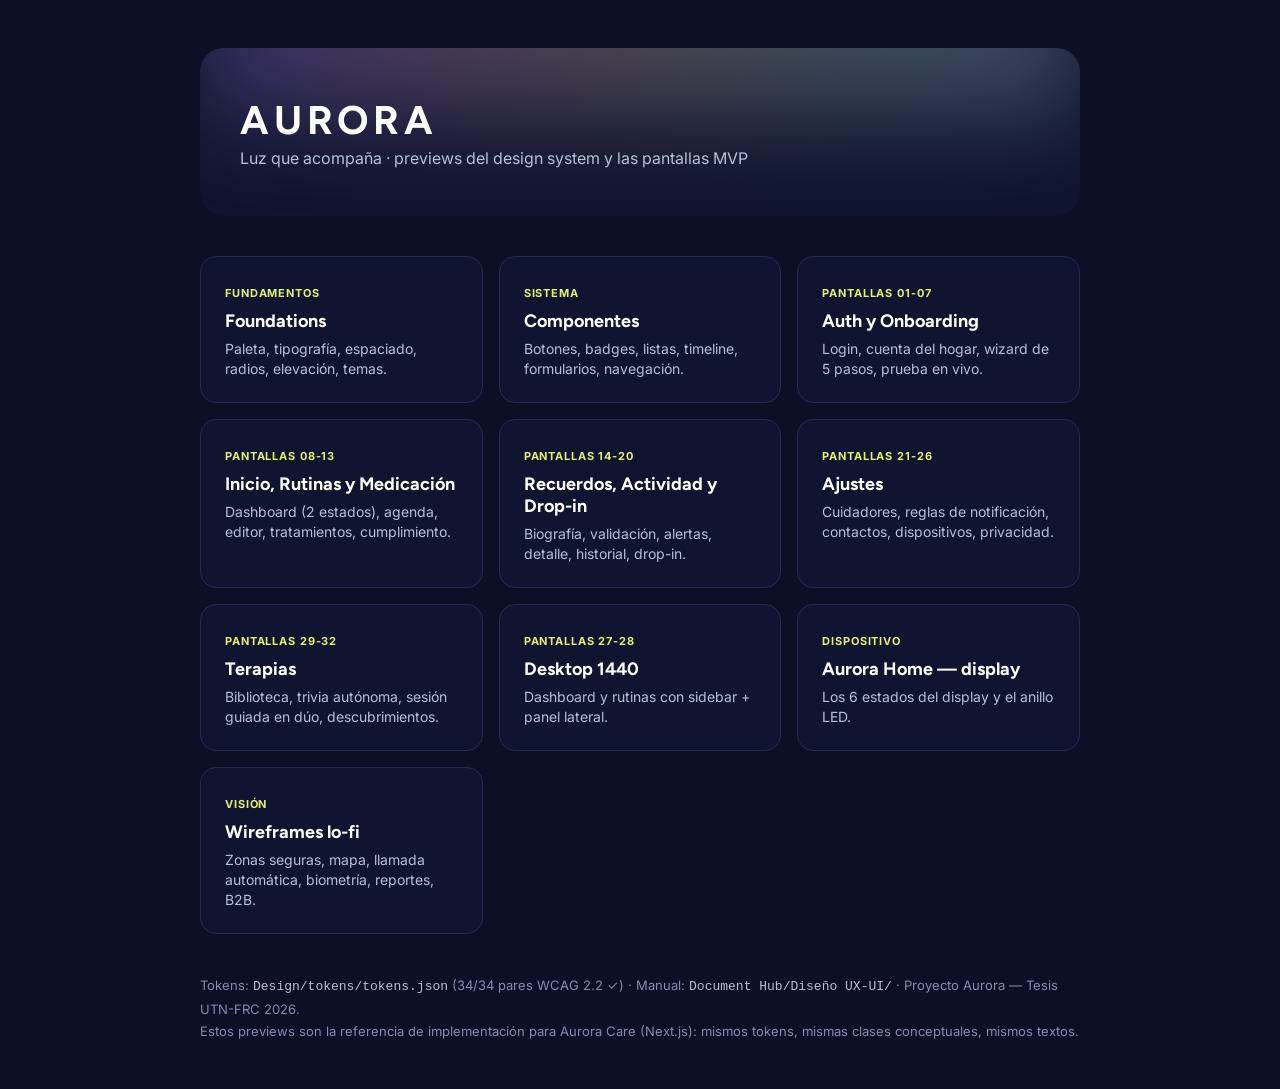
==== Design/previews/index.html @ 07f889fd "feat: add uiux components, design, previews, prototypes, etc" ====
<!DOCTYPE html>
<html lang="es-AR">
<head>
<meta charset="UTF-8"><meta name="viewport" content="width=device-width, initial-scale=1.0">
<title>Aurora — Design Previews</title>
<link rel="preconnect" href="https://fonts.googleapis.com"><link rel="preconnect" href="https://fonts.gstatic.com" crossorigin>
<link href="https://fonts.googleapis.com/css2?family=Figtree:wght@300..900&family=Inter:wght@100..900&display=swap" rel="stylesheet">
<link rel="stylesheet" href="../tokens/tokens.css">
<style>
  * { margin:0; padding:0; box-sizing:border-box; }
  body { font-family: var(--font-body); background: var(--neutral-850); color:#fff; min-height:100vh; padding: 48px 24px; }
  .wrap { max-width: 880px; margin: 0 auto; }
  .hero { position:relative; overflow:hidden; border-radius: 24px; padding: 48px 40px; background: var(--neutral-800); margin-bottom: 40px; }
  .hero::before { content:''; position:absolute; inset:0; background: linear-gradient(90deg, var(--violet-300), var(--pink), var(--peach), var(--mint), var(--sky)); opacity:.25; filter: blur(48px); transform: translateY(-60%); }
  .hero > * { position:relative; }
  h1 { font-family: var(--font-heading); letter-spacing:.12em; font-size: 40px; }
  .tag { color: var(--neutral-300); margin-top: 4px; }
  .grid { display:grid; grid-template-columns: repeat(auto-fill, minmax(260px, 1fr)); gap: 16px; }
  a.card { display:block; background: var(--neutral-800); border:1px solid var(--neutral-700); border-radius:16px; padding: 24px; text-decoration:none; color:#fff; transition: transform .16s ease, border-color .16s ease; }
  a.card:hover { transform: translateY(-2px); border-color: var(--violet-300); }
  a.card b { font-family: var(--font-heading); font-size: 18px; display:block; margin-bottom: 6px; }
  a.card span { color: var(--neutral-300); font-size: 14px; }
  a.card .n { display:inline-block; font-size: 11px; font-weight:700; letter-spacing:.08em; color: var(--lime-300); margin-bottom: 10px; }
  .foot { margin-top: 40px; color: var(--neutral-400); font-size: 13px; line-height: 1.7; }
  .foot code { color: var(--neutral-300); }
</style>
</head>
<body>
<div class="wrap">
  <div class="hero">
    <h1>AURORA</h1>
    <div class="tag">Luz que acompaña · previews del design system y las pantallas MVP</div>
  </div>
  <div class="grid">
    <a class="card" href="foundations.html"><span class="n">FUNDAMENTOS</span><b>Foundations</b><span>Paleta, tipografía, espaciado, radios, elevación, temas.</span></a>
    <a class="card" href="components.html"><span class="n">SISTEMA</span><b>Componentes</b><span>Botones, badges, listas, timeline, formularios, navegación.</span></a>
    <a class="card" href="screens-01-auth-onboarding.html"><span class="n">PANTALLAS 01-07</span><b>Auth y Onboarding</b><span>Login, cuenta del hogar, wizard de 5 pasos, prueba en vivo.</span></a>
    <a class="card" href="screens-02-core.html"><span class="n">PANTALLAS 08-13</span><b>Inicio, Rutinas y Medicación</b><span>Dashboard (2 estados), agenda, editor, tratamientos, cumplimiento.</span></a>
    <a class="card" href="screens-03-recuerdos-actividad.html"><span class="n">PANTALLAS 14-20</span><b>Recuerdos, Actividad y Drop-in</b><span>Biografía, validación, alertas, detalle, historial, drop-in.</span></a>
    <a class="card" href="screens-04-ajustes.html"><span class="n">PANTALLAS 21-26</span><b>Ajustes</b><span>Cuidadores, reglas de notificación, contactos, dispositivos, privacidad.</span></a>
    <a class="card" href="screens-08-terapias.html"><span class="n">PANTALLAS 29-32</span><b>Terapias</b><span>Biblioteca, trivia autónoma, sesión guiada en dúo, descubrimientos.</span></a>
    <a class="card" href="screens-05-desktop.html"><span class="n">PANTALLAS 27-28</span><b>Desktop 1440</b><span>Dashboard y rutinas con sidebar + panel lateral.</span></a>
    <a class="card" href="screens-06-device.html"><span class="n">DISPOSITIVO</span><b>Aurora Home — display</b><span>Los 6 estados del display y el anillo LED.</span></a>
    <a class="card" href="screens-07-vision.html"><span class="n">VISIÓN</span><b>Wireframes lo-fi</b><span>Zonas seguras, mapa, llamada automática, biometría, reportes, B2B.</span></a>
  </div>
  <p class="foot">
    Tokens: <code>Design/tokens/tokens.json</code> (34/34 pares WCAG 2.2 ✓) · Manual: <code>Document Hub/Diseño UX-UI/</code> · Proyecto Aurora — Tesis UTN-FRC 2026.<br>
    Estos previews son la referencia de implementación para Aurora Care (Next.js): mismos tokens, mismas clases conceptuales, mismos textos.
  </p>
</div>
</body>
</html>
---- Design/tokens/tokens.css ----
/* ============================================================
   AURORA — Design Tokens v1.0.0
   Fuente de verdad: tokens.json (verificado por tools/contrast.py)
   Uso: tema claro por defecto (Aurora Care); [data-theme="dark"]
   para dark mode/identidad; [data-theme="device"] para el display
   de Aurora Home.
   ============================================================ */

:root {
  /* ---------- Primitivos: color ---------- */
  --violet-50:  #F4F0FF;
  --violet-100: #E7DEFF;
  --violet-200: #CFBBFF;
  --violet-300: #A884FF; /* [branding] Aurora Violet */
  --violet-400: #9773FD; /* [branding] degradé inicio */
  --violet-500: #7C5CEE;
  --violet-600: #6E4FE0; /* [branding] degradé fin */
  --violet-700: #5638BE;
  --violet-800: #3F2792;
  --violet-900: #2A1A64;

  --lime-50:  #FBFDE9;
  --lime-100: #F5FACB;
  --lime-200: #EDF59D;
  --lime-300: #E5F06F; /* [branding] Glow Lime */
  --lime-400: #D3E24D;
  --lime-500: #B4C531;
  --lime-600: #8FA021;
  --lime-700: #5F6C14;
  --lime-800: #48520E;
  --lime-900: #2E3407;

  --neutral-0:   #FFFFFF;
  --neutral-50:  #F5F7FC;
  --neutral-100: #E9EDF7; /* [branding] N100 */
  --neutral-200: #D2D9EA;
  --neutral-300: #B8C0D9; /* [branding] N300 */
  --neutral-400: #848DB0;
  --neutral-500: #697298; /* [branding] N500 */
  --neutral-600: #4D5679;
  --neutral-700: #232B52; /* [branding] N700 */
  --neutral-750: #171E42; /* [branding] Deep Indigo */
  --neutral-800: #0F1530; /* [branding] N800 */
  --neutral-850: #0B1026; /* [branding] Aurora Night */
  --neutral-900: #070B1A; /* [branding] N900 */

  --green-50:  #EDFAF3;
  --green-100: #D6F3E4;
  --green-300: #7FD6A8; /* [branding] Éxito */
  --green-600: #1F8A57;
  --green-700: #136343;

  --blue-50:  #EEF4FF;
  --blue-100: #DCE9FF;
  --blue-300: #8EB8FF; /* [branding] Info */
  --blue-600: #2E62D9;
  --blue-700: #2450AE;

  --amber-50:  #FFF7E8;
  --amber-100: #FFEBC5;
  --amber-300: #FFD27A; /* [branding] Advertencia */
  --amber-600: #A96A00;
  --amber-700: #8A5600;

  --red-50:  #FDEDED;
  --red-100: #FAD7D7;
  --red-300: #F29B9B;
  --red-500: #E84B4B; /* [branding] Emergencia/SOS */
  --red-600: #C93535;
  --red-700: #A62828;

  --pink:  #F5A6D3; /* [branding] Aurora Pink */
  --peach: #FFD6A8; /* [branding] Soft Peach */
  --mint:  #BDEFD4; /* [branding] Aurora Mint */
  --sky:   #BFD7FF; /* [branding] Sky Mist */
  --lilac: #D9C5FF; /* [branding] Mist Lilac */

  /* Gradientes de marca */
  --gradient-brand: linear-gradient(135deg, var(--violet-400), var(--violet-600));
  --gradient-aurora: linear-gradient(90deg, var(--violet-300), var(--pink), var(--peach), var(--mint), var(--sky));

  /* ---------- Primitivos: tipografía ---------- */
  --font-heading: 'Figtree', 'Inter', system-ui, sans-serif;
  --font-body: 'Inter', system-ui, -apple-system, sans-serif;
  --font-device: 'Atkinson Hyperlegible Next', 'Atkinson Hyperlegible', 'Inter', sans-serif;

  --text-xs: 12px;   /* metadatos, timestamps */
  --text-sm: 14px;   /* secundario, labels */
  --text-md: 16px;   /* cuerpo base */
  --text-lg: 18px;   /* cuerpo destacado */
  --text-xl: 20px;   /* título de card */
  --text-2xl: 24px;  /* título de sección */
  --text-3xl: 30px;  /* título de pantalla */
  --text-4xl: 36px;  /* hero/marketing */
  --text-device-body: 32px;
  --text-device-title: 48px;
  --text-device-clock: 72px;

  --leading-tight: 1.2;
  --leading-normal: 1.5;
  --leading-relaxed: 1.7;

  /* ---------- Primitivos: espaciado (grilla 8pt) ---------- */
  --space-0: 0;
  --space-1: 4px;
  --space-2: 8px;
  --space-3: 12px;
  --space-4: 16px;
  --space-5: 24px;
  --space-6: 32px;
  --space-7: 40px;
  --space-8: 48px;
  --space-9: 64px;
  --space-10: 80px;

  /* ---------- Primitivos: radio / elevación / motion ---------- */
  --radius-sm: 8px;
  --radius-md: 12px;
  --radius-lg: 16px;
  --radius-xl: 24px;
  --radius-full: 999px;

  --shadow-1: 0 1px 2px rgba(11, 16, 38, 0.06);
  --shadow-2: 0 2px 8px rgba(11, 16, 38, 0.10);
  --shadow-3: 0 8px 24px rgba(11, 16, 38, 0.14);

  --motion-instant: 80ms;
  --motion-fast: 160ms;
  --motion-base: 240ms;
  --motion-slow: 400ms;
  --motion-easing: cubic-bezier(0.2, 0, 0, 1);

  /* ---------- Alias semánticos: TEMA CLARO (default Aurora Care) ---------- */
  --bg-base: var(--neutral-50);
  --bg-surface: var(--neutral-0);
  --bg-subtle: var(--neutral-100);
  --bg-brand-subtle: var(--violet-50);

  --text-primary: var(--neutral-750);
  --text-secondary: var(--neutral-600);
  --text-muted: var(--neutral-500);
  --text-inverse: var(--neutral-0);
  --text-brand: var(--violet-600);

  --border-default: var(--neutral-200);
  --border-strong: var(--neutral-300);
  --border-input: var(--neutral-400);

  --action-primary-bg: var(--violet-600);
  --action-primary-text: var(--neutral-0);
  --action-secondary-border: var(--violet-600);
  --action-secondary-text: var(--violet-600);
  --accent-bg: var(--lime-300);
  --accent-text: var(--neutral-850);
  --focus-ring: var(--violet-400);

  --success-bg: var(--green-100);
  --success-text: var(--green-700);
  --success-icon: var(--green-600);
  --info-bg: var(--blue-100);
  --info-text: var(--blue-700);
  --info-icon: var(--blue-600);
  --warning-bg: var(--amber-100);
  --warning-text: var(--amber-700);
  --warning-icon: var(--amber-600);
  --danger-bg: var(--red-100);
  --danger-text: var(--red-700);
  --danger-solid-bg: var(--red-600);
  --danger-solid-text: var(--neutral-0);
}

/* ---------- TEMA OSCURO (identidad / dark mode) ---------- */
[data-theme="dark"] {
  --bg-base: var(--neutral-850);
  --bg-surface: var(--neutral-750);
  --bg-subtle: var(--neutral-800);
  --bg-brand-subtle: var(--violet-900);

  --text-primary: var(--neutral-0);
  --text-secondary: var(--neutral-300);
  --text-muted: var(--neutral-400);
  --text-inverse: var(--neutral-850);
  --text-brand: var(--violet-300);

  --border-default: var(--neutral-700);
  --border-strong: var(--neutral-500);
  --border-input: var(--neutral-500);

  --action-primary-bg: var(--violet-500);
  --action-primary-text: var(--neutral-0);
  --action-secondary-border: var(--violet-300);
  --action-secondary-text: var(--violet-300);
  --focus-ring: var(--violet-300);

  --success-bg: rgba(127, 214, 168, 0.14);
  --success-text: var(--green-300);
  --success-icon: var(--green-300);
  --info-bg: rgba(142, 184, 255, 0.14);
  --info-text: var(--blue-300);
  --info-icon: var(--blue-300);
  --warning-bg: rgba(255, 210, 122, 0.14);
  --warning-text: var(--amber-300);
  --warning-icon: var(--amber-300);
  --danger-bg: rgba(232, 75, 75, 0.16);
  --danger-text: var(--red-300);
  --danger-solid-bg: var(--red-500);
  --danger-solid-text: var(--neutral-0);
}

/* ---------- TEMA DEVICE (display Aurora Home) ---------- */
[data-theme="device"] {
  --bg-base: var(--neutral-900);
  --bg-surface: var(--neutral-850);
  --text-primary: var(--neutral-0);
  --text-secondary: var(--neutral-300);
  --accent-bg: var(--lime-300);
  --accent-text: var(--neutral-850);
  --danger-solid-bg: var(--red-500);
  --danger-solid-text: var(--neutral-0);
  --focus-ring: var(--violet-300);
}

/* ---------- Utilidades base ---------- */
@media (prefers-reduced-motion: reduce) {
  * {
    animation-duration: 0.01ms !important;
    transition-duration: 0.01ms !important;
  }
}
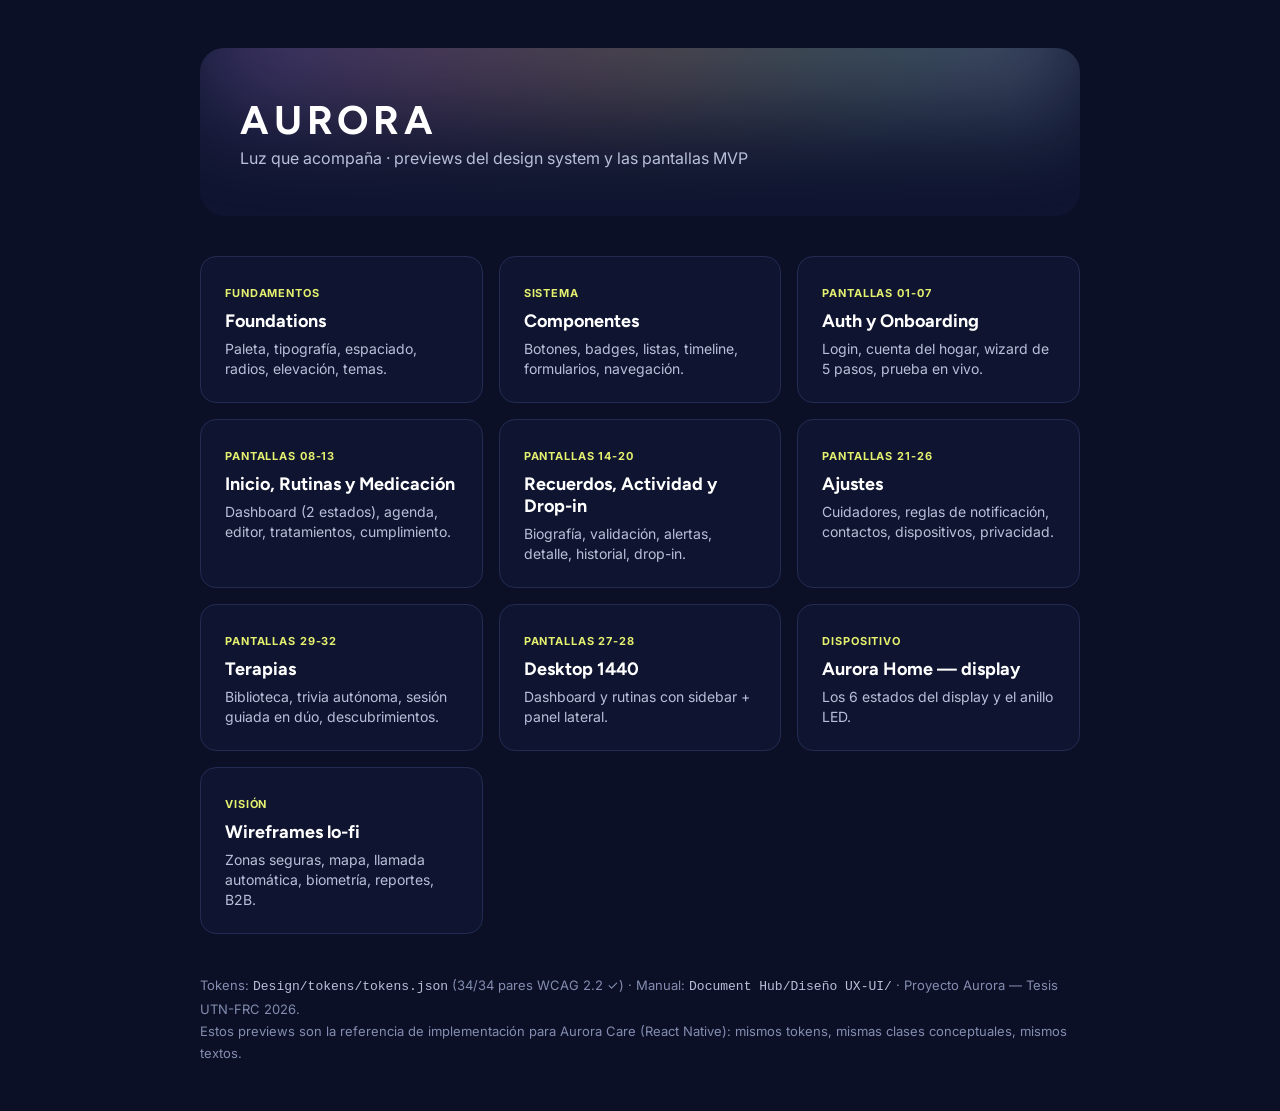
==== commit 93789486: "Alineé la documentación del repo con la decisión oficial de React Native + Expo + TypeScript para Au" ====
--- a/Design/previews/index.html
+++ b/Design/previews/index.html
@@ -45,7 +45,7 @@
   </div>
   <p class="foot">
     Tokens: <code>Design/tokens/tokens.json</code> (34/34 pares WCAG 2.2 ✓) · Manual: <code>Document Hub/Diseño UX-UI/</code> · Proyecto Aurora — Tesis UTN-FRC 2026.<br>
-    Estos previews son la referencia de implementación para Aurora Care (Next.js): mismos tokens, mismas clases conceptuales, mismos textos.
+    Estos previews son la referencia de implementación para Aurora Care (React Native): mismos tokens, mismas clases conceptuales, mismos textos.
   </p>
 </div>
 </body>
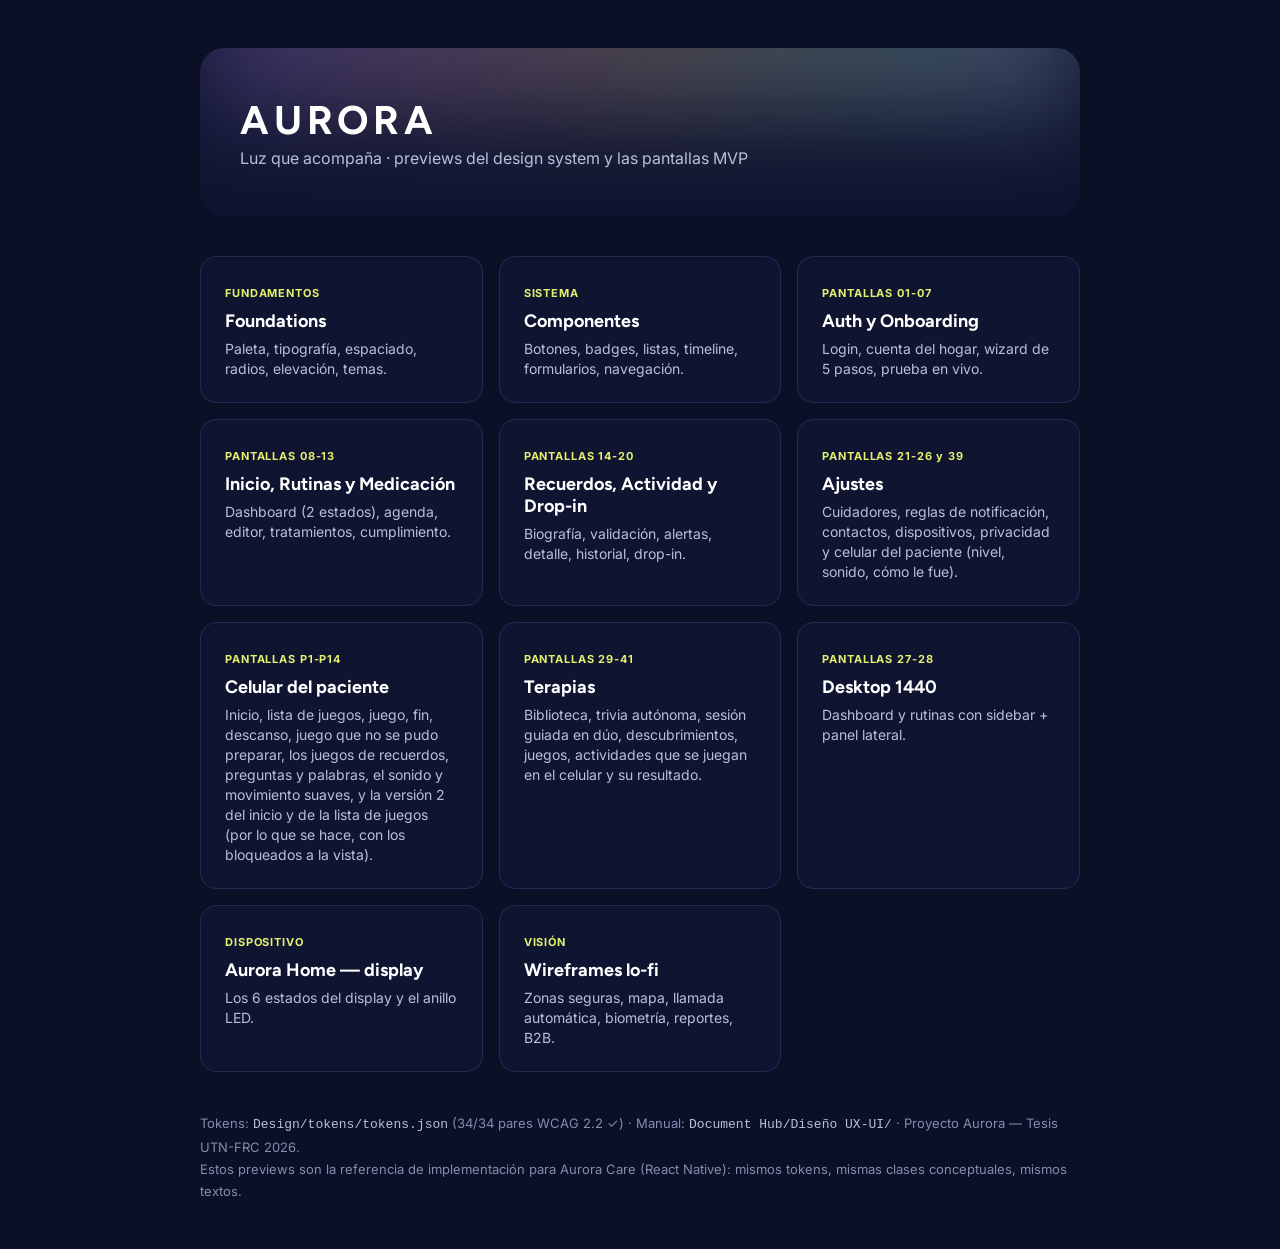
==== commit 47548ddb: "Diseña el modo paciente en el celular Agrega 14 pantallas para los juegos del paciente y extiende lo" ====
--- a/Design/previews/index.html
+++ b/Design/previews/index.html
@@ -37,8 +37,9 @@
     <a class="card" href="screens-01-auth-onboarding.html"><span class="n">PANTALLAS 01-07</span><b>Auth y Onboarding</b><span>Login, cuenta del hogar, wizard de 5 pasos, prueba en vivo.</span></a>
     <a class="card" href="screens-02-core.html"><span class="n">PANTALLAS 08-13</span><b>Inicio, Rutinas y Medicación</b><span>Dashboard (2 estados), agenda, editor, tratamientos, cumplimiento.</span></a>
     <a class="card" href="screens-03-recuerdos-actividad.html"><span class="n">PANTALLAS 14-20</span><b>Recuerdos, Actividad y Drop-in</b><span>Biografía, validación, alertas, detalle, historial, drop-in.</span></a>
-    <a class="card" href="screens-04-ajustes.html"><span class="n">PANTALLAS 21-26</span><b>Ajustes</b><span>Cuidadores, reglas de notificación, contactos, dispositivos, privacidad.</span></a>
-    <a class="card" href="screens-08-terapias.html"><span class="n">PANTALLAS 29-32</span><b>Terapias</b><span>Biblioteca, trivia autónoma, sesión guiada en dúo, descubrimientos.</span></a>
+    <a class="card" href="screens-04-ajustes.html"><span class="n">PANTALLAS 21-26 y 39</span><b>Ajustes</b><span>Cuidadores, reglas de notificación, contactos, dispositivos, privacidad y celular del paciente (nivel, sonido, cómo le fue).</span></a>
+    <a class="card" href="screens-09-paciente.html"><span class="n">PANTALLAS P1-P14</span><b>Celular del paciente</b><span>Inicio, lista de juegos, juego, fin, descanso, juego que no se pudo preparar, los juegos de recuerdos, preguntas y palabras, el sonido y movimiento suaves, y la versión 2 del inicio y de la lista de juegos (por lo que se hace, con los bloqueados a la vista).</span></a>
+    <a class="card" href="screens-08-terapias.html"><span class="n">PANTALLAS 29-41</span><b>Terapias</b><span>Biblioteca, trivia autónoma, sesión guiada en dúo, descubrimientos, juegos, actividades que se juegan en el celular y su resultado.</span></a>
     <a class="card" href="screens-05-desktop.html"><span class="n">PANTALLAS 27-28</span><b>Desktop 1440</b><span>Dashboard y rutinas con sidebar + panel lateral.</span></a>
     <a class="card" href="screens-06-device.html"><span class="n">DISPOSITIVO</span><b>Aurora Home — display</b><span>Los 6 estados del display y el anillo LED.</span></a>
     <a class="card" href="screens-07-vision.html"><span class="n">VISIÓN</span><b>Wireframes lo-fi</b><span>Zonas seguras, mapa, llamada automática, biometría, reportes, B2B.</span></a>
--- a/Design/tokens/tokens.css
+++ b/Design/tokens/tokens.css
@@ -95,6 +95,11 @@
   --text-device-body: 32px;
   --text-device-title: 48px;
   --text-device-clock: 72px;
+  /* Celular del paciente: derivados del manual (piso 16 en Care, 32 en el display), a validar en el piloto */
+  --text-patient-body: 20px;    /* texto corrido */
+  --text-patient-prompt: 24px;  /* consignas de juego, títulos de tarjeta */
+  --text-patient-title: 28px;   /* título de pantalla */
+  --patient-font-scale-max: 1.3; /* tope de la letra del sistema (maxFontSizeMultiplier) */
 
   --leading-tight: 1.2;
   --leading-normal: 1.5;
